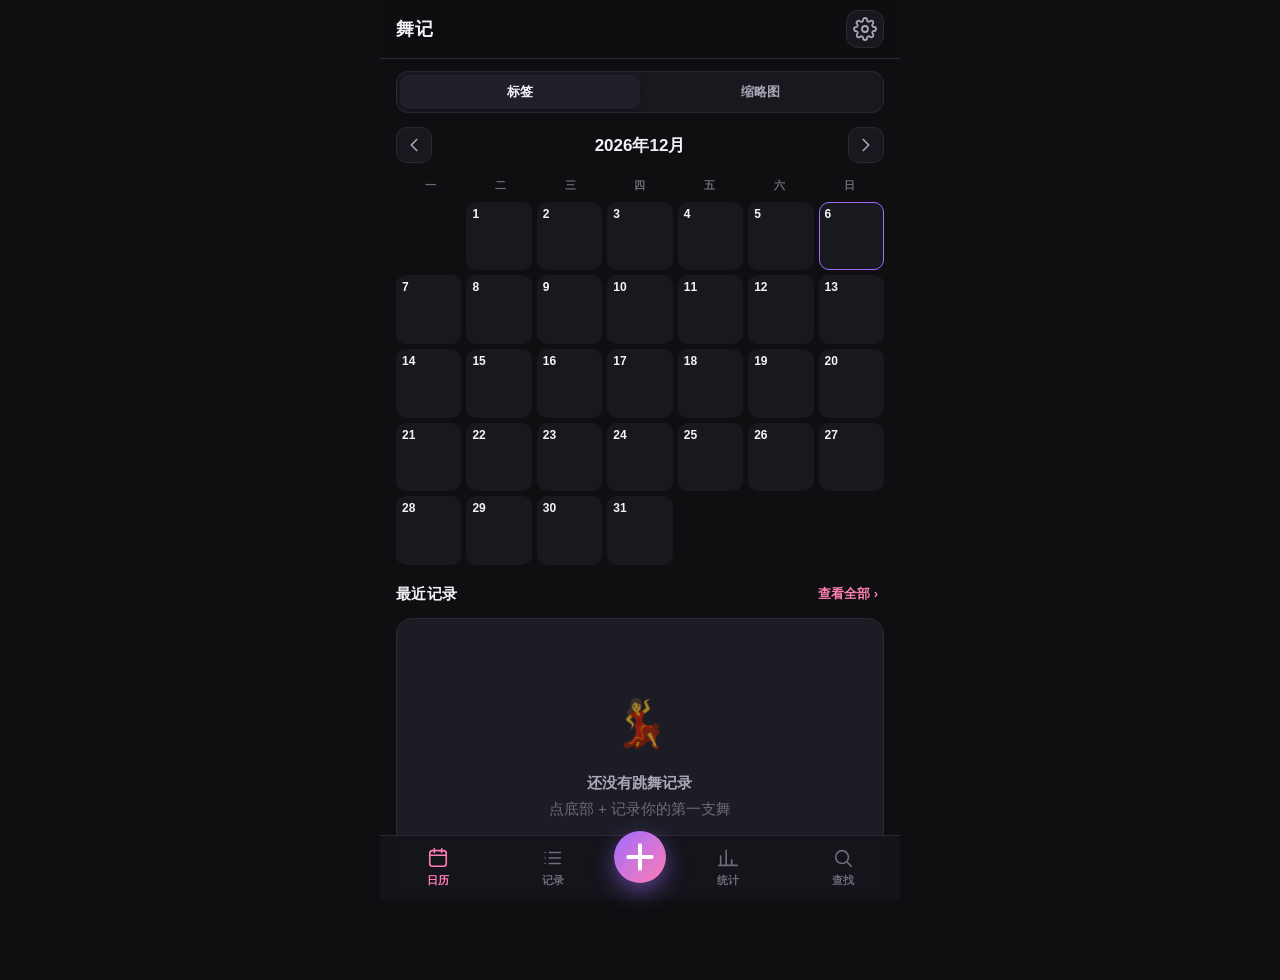
==== index.html @ a576ec44 "舞记 DanceDiary v1.0" ====
<!doctype html>
<html lang="zh-CN">
  <head>
    <meta charset="UTF-8" />
    <link rel="icon" type="image/svg+xml" href="/favicon.svg" />
    <meta
      name="viewport"
      content="width=device-width, initial-scale=1.0, maximum-scale=1.0, user-scalable=no, viewport-fit=cover"
    />
    <meta name="theme-color" content="#0f0f12" />
    <meta name="apple-mobile-web-app-capable" content="yes" />
    <meta name="apple-mobile-web-app-status-bar-style" content="black-translucent" />
    <title>舞记 · 舞蹈日记</title>
    <script type="module" crossorigin src="/assets/index-BQdhUIVw.js"></script>
    <link rel="stylesheet" crossorigin href="/assets/index-DlB0A5YM.css">
  </head>
  <body>
    <div id="root"></div>
  </body>
</html>
---- assets/index-DlB0A5YM.css ----
:root{--bg:#0f0f12;--bg-elev:#18181f;--bg-elev-2:#20202b;--surface:#1c1c25;--border:#2a2a36;--border-strong:#3a3a48;--text:#f3f2f7;--text-dim:#a8a8b8;--text-faint:#6c6c7a;--primary:#a06bff;--primary-2:#ff7eb3;--primary-soft:#a06bff24;--accent:#ff7eb3;--danger:#ff5d6c;--warn:#ffb454;--ok:#4dd5a8;--radius:16px;--radius-sm:10px;--radius-lg:22px;--shadow:0 8px 30px #0006;--safe-top:env(safe-area-inset-top,0px);--safe-bottom:env(safe-area-inset-bottom,0px);--nav-h:64px;--lightningcss-light: ;--lightningcss-dark:initial;color-scheme:dark}*{box-sizing:border-box;-webkit-tap-highlight-color:transparent}html,body{height:100%;margin:0;padding:0}body{background:var(--bg);color:var(--text);-webkit-font-smoothing:antialiased;text-rendering:optimizelegibility;overscroll-behavior-y:none;font-family:-apple-system,BlinkMacSystemFont,Segoe UI,PingFang SC,Hiragino Sans GB,Microsoft YaHei,Helvetica Neue,Helvetica,Arial,sans-serif;font-size:15px;line-height:1.5}#root{min-height:100%}button{cursor:pointer;color:inherit;background:0 0;border:none;font-family:inherit}input,textarea,select{font-family:inherit;font-size:inherit;color:inherit}a{color:var(--primary-2);text-decoration:none}ul{margin:0;padding:0;list-style:none}.app{background:var(--bg);flex-direction:column;max-width:520px;min-height:100dvh;margin:0 auto;display:flex;position:relative}.page{padding:calc(12px + var(--safe-top)) 16px calc(var(--nav-h) + 24px + var(--safe-bottom));flex:1;animation:.25s fade}.page--bare{padding-top:calc(0px + var(--safe-top))}@keyframes fade{0%{opacity:0;transform:translateY(4px)}to{opacity:1;transform:none}}.topbar{z-index:20;padding:calc(10px + var(--safe-top)) 16px 10px;-webkit-backdrop-filter:blur(14px);border-bottom:1px solid var(--border);background:#0f0f12db;align-items:center;gap:10px;display:flex;position:sticky;top:0}.topbar__title{letter-spacing:.5px;text-overflow:ellipsis;white-space:nowrap;flex:1;min-width:0;font-size:18px;font-weight:700;overflow:hidden}.topbar__btn{width:38px;height:38px;color:var(--text-dim);background:var(--bg-elev);border:1px solid var(--border);border-radius:12px;flex:none;place-items:center;font-size:18px;display:grid}.topbar__btn:active{transform:scale(.94)}.topbar__btn--primary{background:linear-gradient(135deg, var(--primary), var(--primary-2));color:#fff;border:none}.bottomnav{-webkit-backdrop-filter:blur(16px);border-top:1px solid var(--border);width:100%;max-width:520px;padding-bottom:var(--safe-bottom);z-index:30;background:#14141beb;display:flex;position:fixed;bottom:0;left:50%;transform:translate(-50%)}.bottomnav__item{height:var(--nav-h);color:var(--text-faint);flex-direction:column;flex:1;justify-content:center;align-items:center;gap:3px;font-size:11px;font-weight:600;transition:color .18s;display:flex}.bottomnav__item svg{width:22px;height:22px}.bottomnav__item--active{color:var(--primary-2)}.bottomnav__fab{flex:none;place-items:center;width:60px;display:grid;position:relative}.bottomnav__fab button{background:linear-gradient(135deg, var(--primary), var(--primary-2));color:#fff;border-radius:50%;place-items:center;width:52px;height:52px;margin-top:-22px;font-size:26px;line-height:1;display:grid;box-shadow:0 8px 22px #a06bff80}.bottomnav__fab button:active{transform:scale(.92)}.card{background:var(--surface);border:1px solid var(--border);border-radius:var(--radius);padding:14px}.card+.card{margin-top:12px}.btn{background:var(--bg-elev);border:1px solid var(--border);color:var(--text);border-radius:12px;justify-content:center;align-items:center;gap:8px;padding:12px 18px;font-size:15px;font-weight:600;transition:transform .12s,background .18s;display:inline-flex}.btn:active{transform:scale(.97)}.btn--primary{background:linear-gradient(135deg, var(--primary), var(--primary-2));color:#fff;border:none}.btn--ghost{background:0 0}.btn--danger{color:var(--danger)}.btn--block{width:100%}.btn:disabled{opacity:.5;cursor:not-allowed}.field{margin-bottom:14px}.field__label{color:var(--text-dim);align-items:center;gap:6px;margin-bottom:7px;font-size:13px;font-weight:600;display:flex}.field__label .req{color:var(--danger)}.input,.textarea{background:var(--bg-elev);border:1px solid var(--border);border-radius:var(--radius-sm);width:100%;color:var(--text);outline:none;padding:11px 13px;transition:border-color .18s,background .18s}.input:focus,.textarea:focus{border-color:var(--primary);background:var(--bg-elev-2)}.textarea{resize:vertical;min-height:76px}.input::placeholder,.textarea::placeholder{color:var(--text-faint)}.chips{flex-wrap:wrap;gap:7px;display:flex}.chip{background:var(--primary-soft);color:var(--primary-2);border:1px solid #0000;border-radius:999px;align-items:center;gap:5px;max-width:100%;padding:5px 11px;font-size:12px;font-weight:600;display:inline-flex}.chip--sm{padding:3px 7px;font-size:10px}.chip--muted{background:var(--bg-elev-2);color:var(--text-dim)}.chip--clickable:active{transform:scale(.94)}.section-head{justify-content:space-between;align-items:center;margin:18px 0 12px;display:flex}.section-head h2{letter-spacing:.3px;margin:0;font-size:15px;font-weight:700}.section-head__link{color:var(--primary-2);font-size:13px;font-weight:600}.muted{color:var(--text-dim)}.faint{color:var(--text-faint)}.empty{text-align:center;color:var(--text-faint);flex-direction:column;align-items:center;gap:14px;padding:56px 20px;display:flex}.empty__icon{opacity:.6;font-size:46px}.row{align-items:center;gap:10px;display:flex}.row--between{justify-content:space-between}.skeleton{background:linear-gradient(90deg, var(--bg-elev) 25%, var(--bg-elev-2) 37%, var(--bg-elev) 63%);background-size:400% 100%;border-radius:8px;animation:1.4s infinite sk}@keyframes sk{0%{background-position:100%}to{background-position:0}}.progress{background:var(--bg-elev-2);border-radius:999px;height:8px;overflow:hidden}.progress__bar{background:linear-gradient(90deg, var(--primary), var(--primary-2));border-radius:999px;height:100%;transition:width .2s}.toast{left:50%;bottom:calc(var(--nav-h) + 24px + var(--safe-bottom));border:1px solid var(--border-strong);color:var(--text);z-index:80;box-shadow:var(--shadow);text-align:center;background:#282832f5;border-radius:12px;max-width:90vw;padding:10px 16px;font-size:13px;animation:.2s fade;position:fixed;transform:translate(-50%)}.sheet-mask{z-index:70;background:#00000080;justify-content:center;align-items:flex-end;animation:.18s fade;display:flex;position:fixed;inset:0}.sheet{background:var(--bg-elev);border-top:1px solid var(--border);width:100%;max-width:520px;padding:18px 18px calc(18px + var(--safe-bottom));border-radius:22px 22px 0 0;animation:.25s cubic-bezier(.2,.8,.2,1) slideup}@keyframes slideup{0%{transform:translateY(100%)}to{transform:none}}.segmented{background:var(--bg-elev);border:1px solid var(--border);border-radius:12px;padding:3px;display:flex}.segmented button{color:var(--text-dim);border-radius:9px;flex:1;padding:8px 10px;font-size:13px;font-weight:600}.segmented button.active{background:var(--bg-elev-2);color:var(--text);box-shadow:0 1px 3px #0000004d}.noscroll::-webkit-scrollbar{display:none}.noscroll{scrollbar-width:none}.taginput-menu{background:var(--bg-elev-2);border:1px solid var(--border-strong);border-radius:var(--radius-sm);box-shadow:var(--shadow);z-index:40;max-height:230px;padding:4px;position:absolute;top:calc(100% + 4px);left:0;right:0;overflow-y:auto}.taginput-item{cursor:pointer;color:var(--text);border-radius:8px;align-items:center;gap:8px;padding:9px 11px;font-size:14px;display:flex}.taginput-item.active{background:var(--primary-soft)}.taginput-dot{background:var(--primary-2);border-radius:50%;flex:none;width:6px;height:6px}.cal-head{justify-content:space-between;align-items:center;margin-bottom:14px;display:flex}.cal-head__title{font-size:17px;font-weight:700}.cal-nav{background:var(--bg-elev);border:1px solid var(--border);width:36px;height:36px;color:var(--text-dim);border-radius:11px;place-items:center;display:grid}.cal-nav:active{transform:scale(.92)}.cal-week{text-align:center;grid-template-columns:repeat(7,1fr);margin-bottom:8px;display:grid}.cal-week span{color:var(--text-faint);font-size:11px;font-weight:600}.cal-grid{grid-template-columns:repeat(7,1fr);gap:5px;display:grid}.cal-cell{aspect-ratio:1/1.05;background:var(--bg-elev);color:var(--text-dim);border:1px solid #0000;border-radius:10px;flex-direction:column;padding:4px 5px;font-size:11px;display:flex;position:relative;overflow:hidden}.cal-cell--blank{visibility:hidden}.cal-cell--today{border-color:var(--primary)}.cal-cell--has{background:var(--surface)}.cal-cell__num{color:var(--text);font-size:12px;font-weight:600}.cal-cell--has .cal-cell__num{color:var(--primary-2)}.cal-cell__tag{color:var(--primary-2);background:var(--primary-soft);white-space:nowrap;text-overflow:ellipsis;border-radius:5px;margin-top:auto;padding:1px 3px;font-size:9px;font-weight:600;line-height:1.4;overflow:hidden}.cal-cell__thumb{background-position:50%;background-size:cover;border-radius:6px;flex:1;min-height:0;margin-top:auto}.cal-cell__count{background:linear-gradient(135deg, var(--primary), var(--primary-2));color:#fff;border-radius:999px;place-items:center;min-width:15px;height:15px;padding:0 4px;font-size:9px;font-weight:700;display:grid;position:absolute;top:3px;right:3px}.barchart{flex-direction:column;gap:10px;display:flex}.bar-row{align-items:center;gap:10px;display:flex}.bar-row__label{width:86px;color:var(--text-dim);white-space:nowrap;text-overflow:ellipsis;flex:none;font-size:12px;overflow:hidden}.bar-row__track{background:var(--bg-elev);border-radius:7px;flex:1;height:22px;overflow:hidden}.bar-row__fill{background:linear-gradient(90deg, var(--primary), var(--primary-2));border-radius:7px;min-width:2px;height:100%}.bar-row__value{color:var(--text);text-align:right;flex:none;width:46px;font-size:12px;font-weight:600}.stat-grid{grid-template-columns:repeat(2,1fr);gap:10px;display:grid}.stat-card{background:var(--surface);border:1px solid var(--border);border-radius:var(--radius);padding:13px 14px}.stat-card__num{background:linear-gradient(135deg, var(--primary), var(--primary-2));color:#0000;-webkit-background-clip:text;background-clip:text;font-size:24px;font-weight:800;line-height:1.2}.stat-card__label{color:var(--text-dim);margin-top:3px;font-size:12px}.record-card{background:var(--surface);border:1px solid var(--border);border-radius:var(--radius);align-items:stretch;gap:12px;padding:12px;display:flex}.record-card__thumb{background:var(--bg-elev-2);width:78px;height:78px;color:var(--text-faint);background-position:50%;background-size:cover;border-radius:11px;flex:none;place-items:center;display:grid;position:relative;overflow:hidden}.record-card__thumb .play-badge{background:#0000008c;border-radius:999px;place-items:center;padding:2px;display:grid;position:absolute;bottom:4px;right:4px}.record-card__body{flex-direction:column;flex:1;gap:5px;min-width:0;display:flex}.record-card__date{color:var(--text-faint);font-size:12px;font-weight:600}.record-card__title{white-space:nowrap;text-overflow:ellipsis;font-size:15px;font-weight:700;overflow:hidden}.record-card__meta{flex-wrap:wrap;gap:5px;margin-top:2px;display:flex}.uploader{border:1.5px dashed var(--border-strong);border-radius:var(--radius);background:var(--bg-elev);text-align:center;color:var(--text-dim);flex-direction:column;align-items:center;gap:10px;padding:22px 14px;display:flex}.uploader--has{background:0 0;border-style:solid;padding:0;overflow:hidden}.uploader__preview{aspect-ratio:9/16;border-radius:var(--radius);background:#000;place-items:center;width:100%;max-height:320px;display:grid;position:relative;overflow:hidden}.uploader__preview video,.uploader__preview img{object-fit:contain;width:100%;height:100%}.detail-video{border-radius:var(--radius);background:#000;width:100%;max-height:70vh;display:block}.detail-meta{grid-template-columns:auto 1fr;gap:8px 14px;margin-top:4px;display:grid}.detail-meta dt{color:var(--text-faint);font-size:13px}.detail-meta dd{word-break:break-word;margin:0;font-size:14px}.searchbox{background:var(--bg-elev);border:1px solid var(--border);border-radius:12px;align-items:center;gap:8px;padding:0 12px;display:flex}.searchbox input{background:0 0;border:none;outline:none;flex:1;padding:11px 0}.filter-bar{gap:7px;margin:12px 0;padding-bottom:2px;display:flex;overflow-x:auto}.filter-bar .chip{white-space:nowrap}.filter-bar .chip--active{background:linear-gradient(135deg, var(--primary), var(--primary-2));color:#fff}.settings-row{border-bottom:1px solid var(--border);justify-content:space-between;align-items:center;gap:12px;padding:13px 0;display:flex}.settings-row:last-child{border-bottom:none}.settings-row__title{font-size:14px;font-weight:600}.settings-row__sub{color:var(--text-faint);margin-top:2px;font-size:12px}.step-list{counter-reset:step;flex-direction:column;gap:10px;display:flex}.step-list li{color:var(--text-dim);padding-left:30px;font-size:13px;line-height:1.6;position:relative}.step-list li:before{counter-increment:step;content:counter(step);background:var(--primary-soft);width:20px;height:20px;color:var(--primary-2);border-radius:50%;place-items:center;font-size:11px;font-weight:700;display:grid;position:absolute;top:0;left:0}.copy-row{align-items:center;gap:8px;margin:8px 0;display:flex}.copy-row .input{font-size:12px}.banner{border-radius:12px;align-items:flex-start;gap:10px;padding:12px 14px;font-size:13px;line-height:1.5;display:flex}.banner--warn{color:#ffd591;background:#ffb4541f;border:1px solid #ffb45440}.banner--info{background:var(--primary-soft);color:#cdb4ff;border:1px solid #0000}
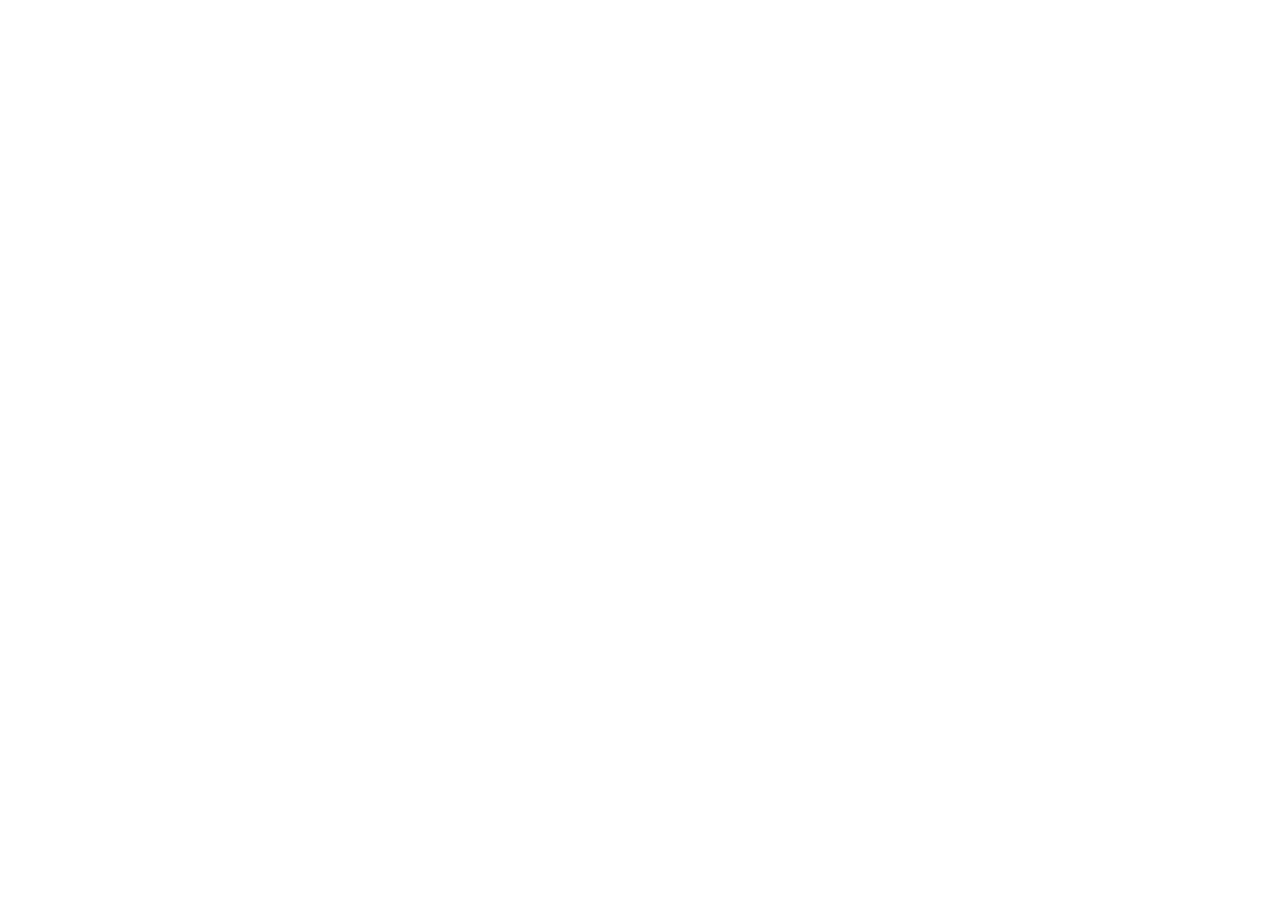
==== commit 96a5f569: "v1.4.0 correct Vite base=/dancediary/" ====
--- a/index.html
+++ b/index.html
@@ -2,7 +2,7 @@
 <html lang="zh-CN">
   <head>
     <meta charset="UTF-8" />
-    <link rel="icon" type="image/svg+xml" href="/favicon.svg" />
+    <link rel="icon" type="image/svg+xml" href="/dancediary/assets/favicon-D7F4wc0N.svg" />
     <meta
       name="viewport"
       content="width=device-width, initial-scale=1.0, maximum-scale=1.0, user-scalable=no, viewport-fit=cover"
@@ -11,8 +11,8 @@
     <meta name="apple-mobile-web-app-capable" content="yes" />
     <meta name="apple-mobile-web-app-status-bar-style" content="black-translucent" />
     <title>舞记 · 舞蹈日记</title>
-    <script type="module" crossorigin src="/assets/index-BQdhUIVw.js"></script>
-    <link rel="stylesheet" crossorigin href="/assets/index-DlB0A5YM.css">
+    <script type="module" crossorigin src="/dancediary/assets/index-BhrVbK9v.js"></script>
+    <link rel="stylesheet" crossorigin href="/dancediary/assets/index-BnGt_dKU.css">
   </head>
   <body>
     <div id="root"></div>
